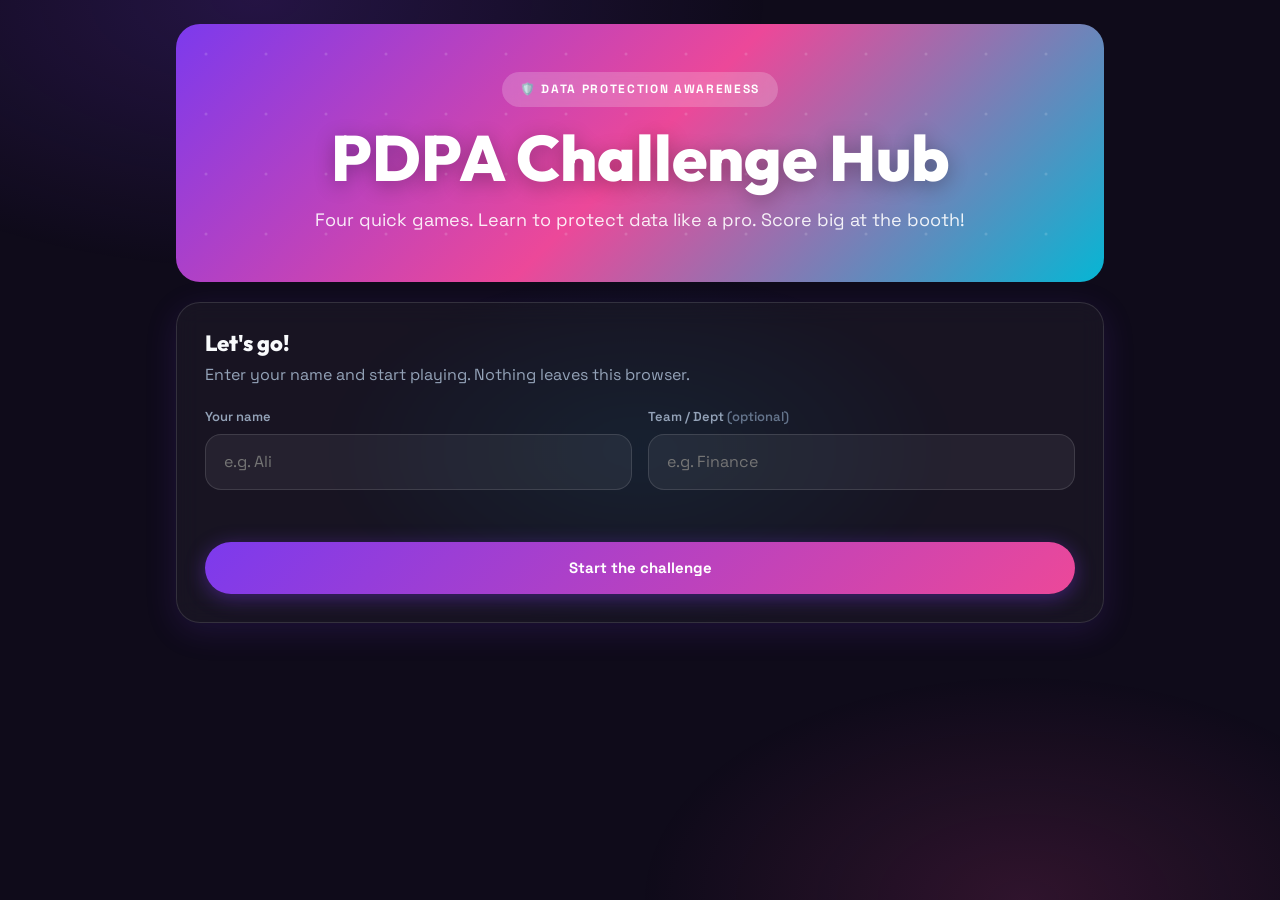
==== mockup/index.html @ d6fb07e3 "PDPA Challenge Hub - 4 games, no branding" ====
<!doctype html>
<html lang="en">
<head>
<meta charset="utf-8">
<meta name="viewport" content="width=device-width, initial-scale=1">
<title>PDPA Challenge Hub</title>
<link rel="preconnect" href="https://fonts.googleapis.com">
<link rel="preconnect" href="https://fonts.gstatic.com" crossorigin>
<link href="https://fonts.googleapis.com/css2?family=Space+Grotesk:wght@300;400;500;600;700&family=Outfit:wght@400;500;600;700;800;900&display=swap" rel="stylesheet">
<link rel="stylesheet" href="style.css">
</head>
<body>

<header id="hud" class="hud hidden">
  <div class="hud-inner">
    <button type="button" class="hud-home" data-go="menu" aria-label="Game menu">&#x1F3E0;</button>
    <div class="hud-meta">
      <div class="hud-row">
        <span id="hud-player">PLAYER</span>
        <span id="hud-score">0 PTS</span>
      </div>
      <div class="hud-bar"><div class="hud-fill" id="hud-fill"></div></div>
    </div>
    <span class="hud-tier" id="hud-tier">PDPA LEARNER</span>
  </div>
</header>

<main class="wrap">

  <!-- WELCOME -->
  <section id="view-welcome" class="view active">
    <div class="hero">
      <div class="badge">&#x1F6E1;&#xFE0F; DATA PROTECTION AWARENESS</div>
      <h1>PDPA Challenge Hub</h1>
      <p>Four quick games. Learn to protect data like a pro. Score big at the booth!</p>
    </div>
    <div class="card" style="margin-top:20px">
      <h2 style="font-size:22px">Let's go!</h2>
      <p class="lead" style="margin-top:6px">Enter your name and start playing. Nothing leaves this browser.</p>
      <form id="player-form" style="margin-top:20px">
        <div class="grid-2">
          <div class="field"><label for="in-name">Your name</label><input id="in-name" type="text" maxlength="60" autocomplete="off" required placeholder="e.g. Ali"></div>
          <div class="field"><label for="in-dept">Team / Dept <span style="color:var(--text-muted)">(optional)</span></label><input id="in-dept" type="text" maxlength="60" autocomplete="off" placeholder="e.g. Finance"></div>
        </div>
        <p class="feedback no" id="start-msg" aria-live="polite"></p>
        <button class="btn btn-primary btn-block" type="submit">Start the challenge</button>
      </form>
    </div>
  </section>

  <!-- MENU -->
  <section id="view-menu" class="view">
    <div style="display:flex;justify-content:space-between;align-items:flex-end;flex-wrap:wrap;gap:12px">
      <div>
        <p class="kicker">Your quest</p>
        <h1 style="font-size:clamp(1.8rem,5vw,2.4rem);margin-top:4px">Choose your game</h1>
      </div>
    </div>
    <p class="lead" style="margin-top:12px">Play all four or just the ones that vibe. Points carry across games.</p>
    <div class="game-grid" id="game-grid">
      <button type="button" class="game-card g1" data-game="bingo"><span class="emoji">&#x1F3AF;</span><h2>PDPA Bingo</h2><p>Find people who do each action. Collect names, complete a line!</p><span class="chip" data-chip="bingo">0 / 600</span></button>
      <button type="button" class="game-card g2" data-game="jeopardy"><span class="emoji">&#x1F9E0;</span><h2>PDPA Jeopardy</h2><p>5 categories, multiple choice, optional timer.</p><span class="chip" data-chip="jeopardy">0 / 1500</span></button>
      <button type="button" class="game-card g3" data-game="crossword"><span class="emoji">&#x270F;&#xFE0F;</span><h2>Crossword</h2><p>8 interlocking PDPA terms. Hints cost points.</p><span class="chip" data-chip="crossword">0 / 700</span></button>
      <button type="button" class="game-card g4" data-game="risk"><span class="emoji">&#x1F6A8;</span><h2>Spot the Risk</h2><p>Compliant or risky? Build a streak for bonuses.</p><span class="chip" data-chip="risk">0 / 500</span></button>
    </div>
    <div class="btn-row">
      <button type="button" class="btn btn-primary" data-go="results">View my results</button>
      <button type="button" class="btn btn-secondary" id="restart-btn">Next player</button>
    </div>
  </section>

  <!-- BINGO (NETWORKING) -->
  <section id="view-bingo" class="view">
    <button type="button" class="back" data-go="menu">&larr; Back</button>
    <div class="card">
      <h1 style="font-size:28px">&#x1F3AF; PDPA Bingo</h1>
      <p class="lead" style="margin-top:6px">Find someone at the booth who does each action. Type their name to claim the square. Complete a line = BINGO!</p>
      <div class="chip-row">
        <span class="chip" id="bingo-progress">0 of 16 claimed</span>
        <span class="chip" id="bingo-lines">0 lines</span>
      </div>
      <div class="bingo-board" id="bingo-board"></div>
      <p class="feedback" id="bingo-msg" aria-live="polite"></p>
    </div>

    <!-- Name input modal -->
    <div class="card hidden" id="bingo-input" style="margin-top:16px">
      <p class="kicker" id="bi-action"></p>
      <p class="lead" style="margin-top:6px">Who at the booth does this? Enter their name to claim this square.</p>
      <div class="field" style="margin-top:12px">
        <label for="bi-name">Person's name</label>
        <input id="bi-name" type="text" maxlength="30" placeholder="e.g. Sarah" autocomplete="off">
      </div>
      <div class="btn-row">
        <button type="button" class="btn btn-primary" id="bi-confirm">Claim square</button>
        <button type="button" class="btn btn-secondary" id="bi-cancel">Cancel</button>
      </div>
    </div>
  </section>

  <!-- JEOPARDY -->
  <section id="view-jeopardy" class="view">
    <button type="button" class="back" data-go="menu">&larr; Back</button>
    <div class="card">
      <h1 style="font-size:28px">&#x1F9E0; PDPA Jeopardy</h1>
      <p class="lead" style="margin-top:6px">Pick a value. Answer correctly. Every question teaches you something.</p>
      <label class="streak" style="margin-top:12px;cursor:pointer"><input type="checkbox" id="timer-toggle"> 30s timer</label>
      <div class="j-board" id="j-board"></div>
      <p class="feedback" id="j-progress" aria-live="polite"></p>
    </div>
    <div class="card hidden" id="q-panel" style="margin-top:16px">
      <div style="display:flex;justify-content:space-between;align-items:center"><p class="kicker" id="q-cat"></p><span class="timer hidden" id="q-timer">30s</span></div>
      <h2 style="margin-top:12px;font-size:20px" id="q-text"></h2>
      <div class="options" id="q-options"></div>
      <div class="explain hidden" id="q-explain"></div>
      <div class="btn-row">
        <button type="button" class="btn btn-primary hidden" id="q-next">Back to board</button>
        <button type="button" class="btn btn-secondary" id="q-skip">Skip</button>
      </div>
    </div>
  </section>

  <!-- CROSSWORD -->
  <section id="view-crossword" class="view">
    <button type="button" class="back" data-go="menu">&larr; Back</button>
    <div class="card">
      <h1 style="font-size:28px">&#x270F;&#xFE0F; PDPA Crossword</h1>
      <p class="lead" style="margin-top:6px">+75 per word, +100 for the full grid. Hints cost 15. Reveals score nothing.</p>
      <div class="chip-row"><span class="chip" id="cw-progress">0 / 8 solved</span><span class="chip" id="cw-penalty">0 hints used</span></div>
      <div class="cw-layout">
        <div><div class="cw-grid" id="cw-grid"></div><p class="feedback" id="cw-msg" aria-live="polite"></p></div>
        <div><div id="cw-clues"></div>
          <div class="btn-row"><button type="button" class="btn btn-primary" id="cw-hint">Hint (-15)</button><button type="button" class="btn btn-amber" id="cw-reveal">Reveal word</button></div>
        </div>
      </div>
    </div>
  </section>

  <!-- RISK -->
  <section id="view-risk" class="view">
    <button type="button" class="back" data-go="menu">&larr; Back</button>
    <div class="card">
      <h1 style="font-size:28px">&#x1F6A8; Spot the PDPA Risk</h1>
      <p class="lead" style="margin-top:6px">Compliant or risky? +25 each. Streak of 4 = bonus.</p>
      <div class="chip-row"><span class="chip" id="risk-count">1 / 16</span><span class="streak" id="risk-streak">Streak</span></div>
      <div class="risk-card"><p id="risk-text"></p></div>
      <div class="risk-actions">
        <button type="button" class="btn btn-cyan" id="risk-ok">Compliant</button>
        <button type="button" class="btn btn-amber" id="risk-bad">PDPA Risk</button>
      </div>
      <div class="explain hidden" id="risk-explain"></div>
      <div class="btn-row">
        <button type="button" class="btn btn-primary hidden" id="risk-next">Next</button>
        <button type="button" class="btn btn-secondary hidden" id="risk-restart">Play again</button>
      </div>
    </div>
  </section>

  <!-- RESULTS -->
  <section id="view-results" class="view">
    <button type="button" class="back" data-go="menu">&larr; Back</button>
    <div class="result-hero"><div class="medal" id="res-medal">&#x1F949;</div><h1>Challenge complete!</h1><p id="res-summary"></p></div>
    <div class="card" style="margin-top:16px"><h2>Scorecard</h2><div class="score-table" id="res-table"></div></div>
    <div class="btn-row">
      <button type="button" class="btn btn-secondary" id="restart-btn">Play again</button>
    </div>
    <p class="feedback ok" id="save-message" aria-live="polite"></p>
  </section>

</main>
<div class="confetti" id="confetti" aria-hidden="true"></div>
<script src="data.js"></script>
<script src="app.js"></script>
<script>
// Quick boot check — if you see this in console, both scripts loaded fine
console.log('[PDPA Hub] Boot OK. data.js loaded:', typeof BINGO_ITEMS !== 'undefined', '| app.js loaded:', typeof showView !== 'undefined');
if (typeof BINGO_ITEMS === 'undefined') document.body.innerHTML = '<h1 style="color:red;padding:40px">ERROR: data.js failed to load. Make sure all files are in the same folder.</h1>';
if (typeof showView === 'undefined') document.body.innerHTML = '<h1 style="color:red;padding:40px">ERROR: app.js failed to load. Check browser console (F12) for details.</h1>';
</script>
</body>
</html>
---- mockup/style.css ----
/* =====================================================================
   PDPA Challenge Hub — Gen-Z Hyper Style
   Vibrant, energetic, glassmorphism, bold gradients.
   No company branding. Pure fun.
   ===================================================================== */

/* Fonts loaded in index.html via <link>. Fallback to system fonts if offline. */

:root {
  --violet: #7C3AED;
  --violet-dark: #5B21B6;
  --pink: #EC4899;
  --cyan: #06B6D4;
  --lime: #84CC16;
  --amber: #F59E0B;
  --red: #EF4444;
  --blue: #3B82F6;
  --mint: #10B981;

  --bg: #0F0B1A;
  --bg-card: rgba(255,255,255,0.04);
  --bg-card-hover: rgba(255,255,255,0.08);
  --glass: rgba(255,255,255,0.06);
  --glass-border: rgba(255,255,255,0.12);
  --text: #F8FAFC;
  --text-dim: #94A3B8;
  --text-muted: #64748B;

  --radius: 16px;
  --radius-lg: 24px;
  --radius-pill: 100px;
  --shadow: 0 8px 32px rgba(124,58,237,0.15);
  --glow: 0 0 40px rgba(124,58,237,0.3);
}

* { box-sizing: border-box; margin: 0; padding: 0; }
html { scroll-behavior: smooth; }

body {
  font-family: 'Space Grotesk', sans-serif;
  font-weight: 400;
  font-size: 16px;
  line-height: 1.6;
  color: var(--text);
  background: var(--bg);
  min-height: 100vh;
  overflow-x: hidden;
}

body::before {
  content: '';
  position: fixed; inset: 0; z-index: -1;
  background:
    radial-gradient(ellipse 80% 60% at 20% 0%, rgba(124,58,237,0.2) 0%, transparent 50%),
    radial-gradient(ellipse 60% 50% at 80% 100%, rgba(236,72,153,0.15) 0%, transparent 50%),
    radial-gradient(ellipse 50% 40% at 50% 50%, rgba(6,182,212,0.08) 0%, transparent 50%);
}

h1, h2, h3 { font-family: 'Outfit', sans-serif; font-weight: 800; line-height: 1.1; }
button { cursor: pointer; border: none; background: none; font: inherit; color: inherit; }
input { font: inherit; color: inherit; }

:is(button, input, a):focus-visible {
  outline: 2px solid var(--cyan);
  outline-offset: 3px;
}

.wrap { max-width: 960px; margin: 0 auto; padding: 0 16px 60px; }
.hidden { display: none !important; }

/* ---------------------------------------------------------------- HUD */
.hud {
  position: sticky; top: 0; z-index: 50;
  backdrop-filter: blur(20px); -webkit-backdrop-filter: blur(20px);
  background: rgba(15,11,26,0.85);
  border-bottom: 1px solid var(--glass-border);
}
.hud-inner {
  max-width: 960px; margin: 0 auto; padding: 12px 16px;
  display: flex; align-items: center; gap: 12px;
}
.hud-home {
  width: 40px; height: 40px; border-radius: 12px;
  background: var(--glass); border: 1px solid var(--glass-border);
  display: grid; place-items: center; font-size: 18px;
  transition: all 0.2s;
}
.hud-home:hover { background: var(--bg-card-hover); transform: scale(1.05); }
.hud-meta { flex: 1; min-width: 0; }
.hud-row { display: flex; justify-content: space-between; font-size: 12px; font-weight: 600; letter-spacing: 0.05em; }
.hud-bar { height: 6px; margin-top: 6px; border-radius: var(--radius-pill); background: rgba(255,255,255,0.1); overflow: hidden; }
.hud-fill { height: 100%; border-radius: var(--radius-pill); background: linear-gradient(90deg, var(--violet), var(--pink), var(--cyan)); transition: width 0.4s ease; }
.hud-tier { font-size: 11px; font-weight: 700; color: var(--amber); letter-spacing: 0.08em; }

/* ---------------------------------------------------------------- views */
.view { display: none; padding-top: 24px; }
.view.active { display: block; animation: slideUp 0.35s ease; }
@keyframes slideUp { from { opacity: 0; transform: translateY(16px); } to { opacity: 1; transform: translateY(0); } }

/* ---------------------------------------------------------------- cards */
.card {
  background: var(--bg-card);
  backdrop-filter: blur(12px); -webkit-backdrop-filter: blur(12px);
  border: 1px solid var(--glass-border);
  border-radius: var(--radius-lg); padding: 28px;
  box-shadow: var(--shadow);
}
.kicker {
  font-size: 11px; font-weight: 700; letter-spacing: 0.18em;
  text-transform: uppercase; color: var(--cyan);
}
.lead { color: var(--text-dim); max-width: 56ch; }

/* ---------------------------------------------------------------- hero */
.hero {
  position: relative; overflow: hidden;
  border-radius: var(--radius-lg); padding: 48px 32px;
  background: linear-gradient(135deg, var(--violet) 0%, var(--pink) 50%, var(--cyan) 100%);
  text-align: center;
}
.hero::before {
  content: ''; position: absolute; inset: 0;
  background: url("data:image/svg+xml,%3Csvg width='60' height='60' xmlns='http://www.w3.org/2000/svg'%3E%3Ccircle cx='30' cy='30' r='1.5' fill='rgba(255,255,255,0.15)'/%3E%3C/svg%3E");
}
.hero > * { position: relative; }
.hero h1 { font-size: clamp(2.5rem, 8vw, 4rem); color: #fff; text-shadow: 0 4px 20px rgba(0,0,0,0.3); }
.hero p { margin-top: 12px; font-size: 18px; color: rgba(255,255,255,0.9); }
.hero .badge {
  display: inline-flex; align-items: center; gap: 8px; margin-bottom: 16px;
  padding: 8px 18px; border-radius: var(--radius-pill);
  background: rgba(255,255,255,0.2); backdrop-filter: blur(8px);
  font-size: 12px; font-weight: 700; letter-spacing: 0.14em; color: #fff;
}

/* ---------------------------------------------------------------- form */
.field { margin-bottom: 16px; }
.field label { display: block; font-size: 13px; font-weight: 600; margin-bottom: 6px; color: var(--text-dim); }
.field input {
  width: 100%; padding: 14px 18px;
  background: var(--glass); border: 1px solid var(--glass-border);
  border-radius: var(--radius); color: var(--text); font-size: 16px;
  transition: border-color 0.2s;
}
.field input:focus { border-color: var(--violet); outline: none; }
.grid-2 { display: grid; gap: 16px; grid-template-columns: 1fr 1fr; }

/* ---------------------------------------------------------------- btns */
.btn {
  display: inline-flex; align-items: center; justify-content: center; gap: 8px;
  padding: 14px 28px; border-radius: var(--radius-pill);
  font-size: 15px; font-weight: 700; transition: all 0.25s;
  position: relative; overflow: hidden;
}
.btn::after { content: ''; position: absolute; inset: 0; background: rgba(255,255,255,0); transition: background 0.2s; }
.btn:hover::after { background: rgba(255,255,255,0.1); }
.btn:active { transform: scale(0.97); }
.btn-primary { background: linear-gradient(135deg, var(--violet), var(--pink)); color: #fff; box-shadow: 0 4px 20px rgba(124,58,237,0.4); }
.btn-secondary { background: var(--glass); border: 1px solid var(--glass-border); color: var(--text); }
.btn-cyan { background: linear-gradient(135deg, var(--cyan), var(--mint)); color: #fff; }
.btn-amber { background: linear-gradient(135deg, var(--amber), #F97316); color: #000; }
.btn-danger { background: transparent; border: 1px solid var(--red); color: var(--red); }
.btn-block { width: 100%; }
.btn:disabled { opacity: 0.4; cursor: not-allowed; }
.btn-row { display: flex; flex-wrap: wrap; gap: 12px; margin-top: 20px; }

/* ----------------------------------------------------------- game menu */
.game-grid { display: grid; gap: 16px; grid-template-columns: repeat(auto-fit, minmax(200px, 1fr)); margin-top: 24px; }
.game-card {
  position: relative; text-align: left; padding: 24px;
  border-radius: var(--radius-lg); border: 1px solid var(--glass-border);
  transition: all 0.3s; overflow: hidden;
}
.game-card::before {
  content: ''; position: absolute; inset: 0; opacity: 0.9;
  border-radius: var(--radius-lg);
}
.game-card > * { position: relative; }
.game-card:hover { transform: translateY(-4px) scale(1.02); box-shadow: var(--glow); }
.game-card .emoji { font-size: 36px; }
.game-card h2 { font-size: 20px; margin-top: 12px; }
.game-card p { font-size: 13px; color: rgba(255,255,255,0.75); margin-top: 6px; }
.game-card .chip { margin-top: 12px; padding: 5px 14px; border-radius: var(--radius-pill); background: rgba(255,255,255,0.15); font-size: 11px; font-weight: 700; display: inline-block; }
.g1 { background: linear-gradient(135deg, #7C3AED, #4F46E5); }
.g2 { background: linear-gradient(135deg, #EC4899, #F43F5E); }
.g3 { background: linear-gradient(135deg, #06B6D4, #3B82F6); }
.g4 { background: linear-gradient(135deg, #F59E0B, #EF4444); }

/* ------------------------------------------------------------- back btn */
.back {
  display: inline-flex; align-items: center; gap: 8px; margin-bottom: 16px;
  padding: 8px 16px; border-radius: var(--radius-pill);
  background: var(--glass); border: 1px solid var(--glass-border);
  font-size: 13px; font-weight: 600; color: var(--text-dim);
  transition: all 0.2s;
}
.back:hover { color: var(--text); border-color: var(--violet); }

/* ------------------------------------------------------------ feedback */
.feedback { min-height: 22px; margin-top: 14px; font-size: 14px; font-weight: 600; }
.feedback.ok { color: var(--mint); }
.feedback.no { color: var(--red); }

.notice {
  margin-top: 20px; padding: 18px; border-radius: var(--radius);
  background: linear-gradient(135deg, rgba(124,58,237,0.15), rgba(6,182,212,0.1));
  border: 1px solid rgba(124,58,237,0.3);
}
.notice p { font-weight: 600; }

/* ---------------------------------------------------------- multiplayer */
.players-bar {
  display: flex; gap: 8px; flex-wrap: wrap; margin-top: 16px;
  padding: 12px 16px; border-radius: var(--radius);
  background: var(--glass); border: 1px solid var(--glass-border);
}
.player-tag {
  padding: 6px 14px; border-radius: var(--radius-pill);
  font-size: 12px; font-weight: 700; letter-spacing: 0.04em;
  border: 2px solid transparent;
}
.player-tag.active { box-shadow: 0 0 12px currentColor; animation: pulse 1.5s infinite; }
@keyframes pulse { 50% { box-shadow: 0 0 20px currentColor; } }
.p-colors { --c0: #7C3AED; --c1: #EC4899; --c2: #06B6D4; --c3: #84CC16; --c4: #F59E0B; --c5: #EF4444; }

/* ------------------------------------------------------------- bingo */
.bingo-board { display: grid; grid-template-columns: repeat(4, 1fr); gap: 8px; margin-top: 20px; }
.bingo-cell {
  position: relative; min-height: 88px; padding: 10px; text-align: left;
  border-radius: var(--radius); font-size: 12px; font-weight: 600; line-height: 1.3;
  background: var(--glass); border: 1px solid var(--glass-border);
  color: var(--text-dim); transition: all 0.3s;
}
.bingo-cell:hover:not(:disabled):not(.marked) { background: var(--bg-card-hover); border-color: var(--violet); color: var(--text); }
.bingo-cell.marked { border-color: var(--mint); color: var(--mint); background: rgba(16,185,129,0.1); }
.bingo-cell.marked::after { content: '✓'; position: absolute; top: 6px; right: 8px; font-size: 16px; }
.bingo-cell.wrong { animation: shake 0.3s ease; border-color: var(--red); }
.bingo-cell.in-line { box-shadow: inset 0 0 0 2px var(--amber), 0 0 12px rgba(245,158,11,0.3); }
@keyframes shake { 25% { transform: translateX(-3px); } 75% { transform: translateX(3px); } }

/* ----------------------------------------------------------- jeopardy */
.j-board { display: grid; grid-template-columns: repeat(5, 1fr); gap: 8px; margin-top: 20px; }
.j-col { display: flex; flex-direction: column; gap: 8px; }
.j-cat { padding: 10px 6px; border-radius: var(--radius); background: linear-gradient(135deg, var(--violet), var(--pink)); font-size: 10px; font-weight: 700; text-align: center; line-height: 1.3; }
.j-tile { min-height: 52px; border-radius: var(--radius); background: var(--glass); border: 1px solid var(--glass-border); font-size: 20px; font-weight: 900; color: var(--amber); transition: all 0.2s; display: grid; place-items: center; }
.j-tile:hover:not(:disabled) { background: var(--bg-card-hover); border-color: var(--amber); transform: scale(1.05); }
.j-tile.done { font-size: 12px; font-weight: 600; }
.j-tile.done.ok { color: var(--mint); border-color: rgba(16,185,129,0.3); }
.j-tile.done.no { color: var(--text-muted); opacity: 0.5; }

.q-panel { margin-top: 16px; }
.timer { padding: 6px 14px; border-radius: var(--radius-pill); background: var(--amber); color: #000; font-size: 13px; font-weight: 700; }
.timer.low { background: var(--red); color: #fff; animation: pulse 0.5s infinite; }

.options { display: grid; gap: 10px; margin-top: 20px; }
.option {
  display: flex; align-items: flex-start; gap: 12px; padding: 14px 16px; text-align: left;
  border-radius: var(--radius); background: var(--glass); border: 1px solid var(--glass-border);
  font-size: 14px; transition: all 0.2s;
}
.option:hover:not(:disabled) { background: var(--bg-card-hover); border-color: var(--violet); }
.option .key { flex: none; width: 28px; height: 28px; border-radius: 50%; display: grid; place-items: center; background: rgba(255,255,255,0.08); font-size: 12px; font-weight: 700; }
.option.correct { border-color: var(--mint); background: rgba(16,185,129,0.1); }
.option.correct .key { background: var(--mint); color: #000; }
.option.picked-wrong { border-color: var(--red); background: rgba(239,68,68,0.1); }
.option.picked-wrong .key { background: var(--red); color: #fff; }
.explain { margin-top: 18px; padding: 16px; border-radius: var(--radius); background: rgba(245,158,11,0.1); border-left: 3px solid var(--amber); font-size: 14px; color: var(--text-dim); }
.explain b { color: var(--text); }

/* ---------------------------------------------------------- crossword */
.cw-layout { display: grid; gap: 28px; grid-template-columns: auto 1fr; margin-top: 20px; }
.cw-grid { display: grid; grid-template-columns: repeat(12, 30px); gap: 2px; }
.cw-cell { position: relative; width: 30px; height: 30px; }
.cw-block { background: transparent; }
.cw-cell input {
  width: 100%; height: 100%; padding: 0; text-align: center; text-transform: uppercase;
  font-size: 13px; font-weight: 700; background: var(--glass); border: 1px solid var(--glass-border);
  border-radius: 4px; color: var(--text); transition: all 0.2s;
}
.cw-cell input:focus { border-color: var(--cyan); box-shadow: 0 0 8px rgba(6,182,212,0.4); outline: none; }
.cw-cell.active input { background: rgba(124,58,237,0.2); border-color: var(--violet); }
.cw-cell.solved input { color: var(--mint); border-color: rgba(16,185,129,0.3); background: rgba(16,185,129,0.08); }
.cw-num { position: absolute; top: 0; left: 2px; font-size: 8px; font-weight: 700; color: var(--text-muted); pointer-events: none; z-index: 1; }

.clue-list { display: grid; gap: 8px; margin-top: 10px; }
.clue { display: flex; gap: 10px; padding: 10px 12px; text-align: left; border-radius: var(--radius); background: var(--glass); border: 1px solid var(--glass-border); font-size: 13px; transition: all 0.2s; }
.clue:hover { border-color: var(--cyan); }
.clue.active { border-color: var(--violet); background: rgba(124,58,237,0.1); }
.clue.solved { opacity: 0.5; }
.clue-num { font-weight: 700; color: var(--cyan); flex: none; }

/* ---------------------------------------------------------- risk game */
.risk-card { margin-top: 20px; padding: 32px 24px; text-align: center; border-radius: var(--radius-lg); background: var(--glass); border: 1px solid var(--glass-border); }
.risk-card p { font-size: 18px; font-weight: 600; line-height: 1.5; }
.risk-actions { display: grid; gap: 12px; grid-template-columns: 1fr 1fr; margin-top: 20px; }
.streak { display: inline-flex; gap: 5px; align-items: center; font-size: 12px; font-weight: 600; color: var(--text-muted); }
.pip { width: 10px; height: 10px; border-radius: 50%; background: rgba(255,255,255,0.1); border: 1px solid var(--glass-border); transition: all 0.3s; }
.pip.on { background: var(--amber); border-color: var(--amber); box-shadow: 0 0 8px rgba(245,158,11,0.5); }
.chip-row { display: flex; flex-wrap: wrap; gap: 8px; margin-top: 14px; }
.chip { padding: 5px 14px; border-radius: var(--radius-pill); background: rgba(255,255,255,0.08); border: 1px solid var(--glass-border); font-size: 11px; font-weight: 700; }

/* ----------------------------------------------------------- results */
.result-hero { border-radius: var(--radius-lg); padding: 40px 24px; text-align: center; background: linear-gradient(135deg, var(--violet), var(--pink), var(--cyan)); }
.result-hero .medal { font-size: 56px; }
.result-hero h1 { font-size: 32px; margin-top: 8px; color: #fff; }
.result-hero p { color: rgba(255,255,255,0.9); margin-top: 8px; }
.score-table { margin-top: 20px; display: grid; gap: 8px; }
.score-row { display: flex; align-items: center; gap: 12px; padding: 12px 16px; border-radius: var(--radius); background: var(--glass); border: 1px solid var(--glass-border); font-size: 14px; }
.score-row b { flex: 1; font-weight: 600; }
.score-row .bar { flex: none; width: 100px; height: 6px; border-radius: var(--radius-pill); background: rgba(255,255,255,0.1); overflow: hidden; }
.score-row .bar i { display: block; height: 100%; background: linear-gradient(90deg, var(--violet), var(--pink)); }
.score-row .val { flex: none; width: 80px; text-align: right; font-weight: 700; color: var(--amber); }

/* -------------------------------------------------------- leaderboard */
.lb-list { display: grid; gap: 8px; margin-top: 20px; }
.lb-row { display: flex; align-items: center; gap: 14px; padding: 12px 16px; border-radius: var(--radius); background: var(--glass); border: 1px solid var(--glass-border); }
.lb-row.me { border-color: var(--violet); background: rgba(124,58,237,0.1); }
.lb-rank { flex: none; width: 32px; height: 32px; border-radius: 50%; display: grid; place-items: center; font-size: 13px; font-weight: 700; background: linear-gradient(135deg, var(--violet), var(--pink)); }
.lb-main { flex: 1; min-width: 0; }
.lb-main b { display: block; font-weight: 600; }
.lb-main span { font-size: 12px; color: var(--text-muted); }
.lb-score { font-weight: 900; color: var(--amber); }
.empty { padding: 32px; text-align: center; color: var(--text-muted); }

/* ------------------------------------------------------------ confetti */
.confetti { position: fixed; inset: 0; pointer-events: none; overflow: hidden; z-index: 60; }
.confetti i { position: absolute; width: 10px; height: 14px; border-radius: 2px; animation: fall 2s ease-in forwards; }
@keyframes fall { to { transform: translateY(110vh) rotate(720deg); opacity: 0; } }

/* --------------------------------------------------------- responsive */
@media (max-width: 768px) {
  .cw-layout { grid-template-columns: 1fr; }
  .cw-grid { grid-template-columns: repeat(12, 24px); }
  .cw-cell, .cw-cell input { width: 24px; height: 24px; }
  .j-board { grid-template-columns: repeat(3, 1fr); }
  .grid-2 { grid-template-columns: 1fr; }
  .hero h1 { font-size: 2.2rem; }
}
@media (max-width: 480px) {
  .j-board { grid-template-columns: repeat(2, 1fr); }
  .bingo-board { gap: 6px; }
  .bingo-cell { min-height: 72px; font-size: 11px; padding: 8px; }
}
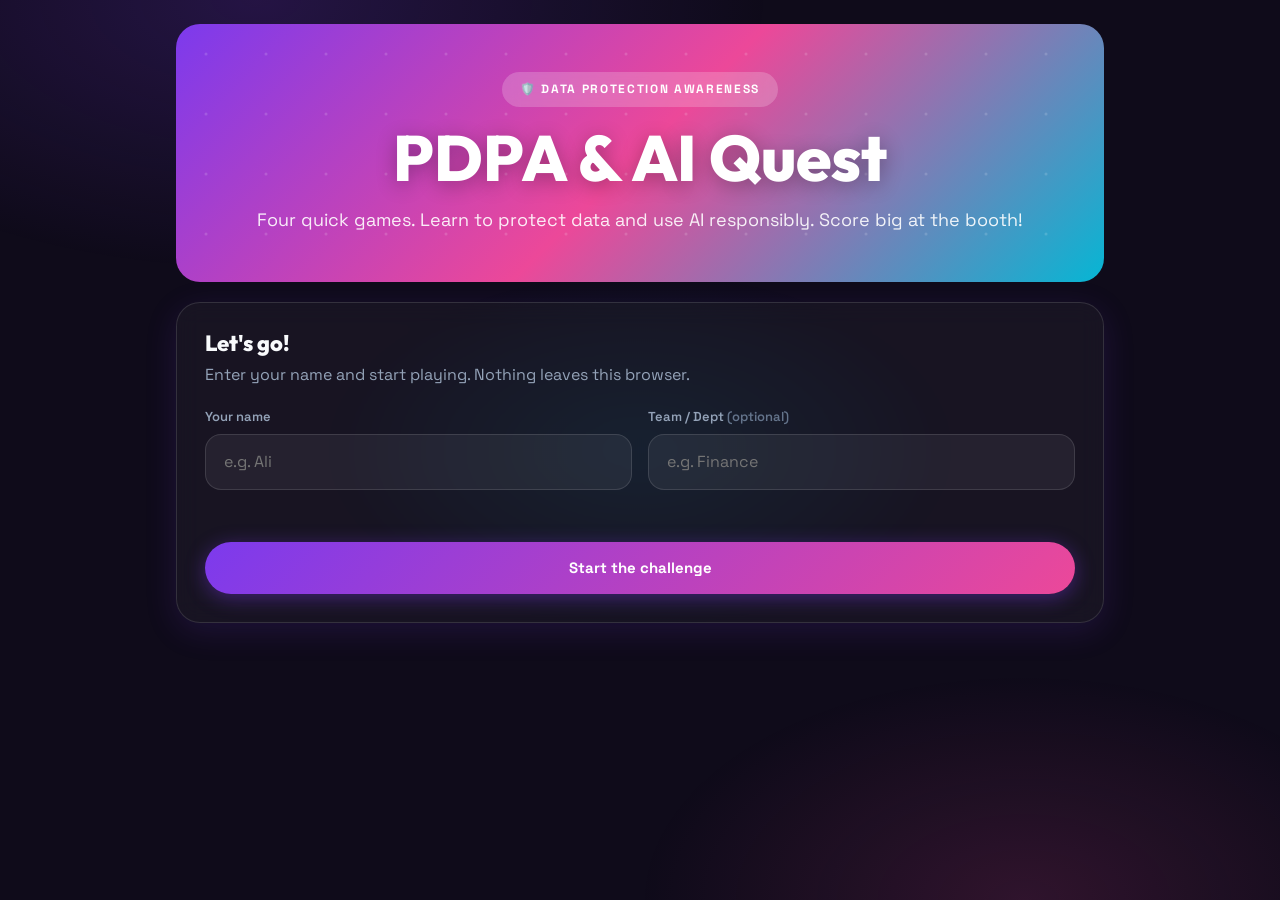
==== commit 0ee742af: "rename to PDPA & AI Quest" ====
--- a/mockup/index.html
+++ b/mockup/index.html
@@ -3,7 +3,7 @@
 <head>
 <meta charset="utf-8">
 <meta name="viewport" content="width=device-width, initial-scale=1">
-<title>PDPA Challenge Hub</title>
+<title>PDPA & AI Quest</title>
 <link rel="preconnect" href="https://fonts.googleapis.com">
 <link rel="preconnect" href="https://fonts.gstatic.com" crossorigin>
 <link href="https://fonts.googleapis.com/css2?family=Space+Grotesk:wght@300;400;500;600;700&family=Outfit:wght@400;500;600;700;800;900&display=swap" rel="stylesheet">
@@ -31,8 +31,8 @@
   <section id="view-welcome" class="view active">
     <div class="hero">
       <div class="badge">&#x1F6E1;&#xFE0F; DATA PROTECTION AWARENESS</div>
-      <h1>PDPA Challenge Hub</h1>
-      <p>Four quick games. Learn to protect data like a pro. Score big at the booth!</p>
+      <h1>PDPA &amp; AI Quest</h1>
+      <p>Four quick games. Learn to protect data and use AI responsibly. Score big at the booth!</p>
     </div>
     <div class="card" style="margin-top:20px">
       <h2 style="font-size:22px">Let's go!</h2>
@@ -59,13 +59,12 @@
     <p class="lead" style="margin-top:12px">Play all four or just the ones that vibe. Points carry across games.</p>
     <div class="game-grid" id="game-grid">
       <button type="button" class="game-card g1" data-game="bingo"><span class="emoji">&#x1F3AF;</span><h2>PDPA Bingo</h2><p>Find people who do each action. Collect names, complete a line!</p><span class="chip" data-chip="bingo">0 / 600</span></button>
-      <button type="button" class="game-card g2" data-game="jeopardy"><span class="emoji">&#x1F9E0;</span><h2>PDPA Jeopardy</h2><p>5 categories, multiple choice, optional timer.</p><span class="chip" data-chip="jeopardy">0 / 1500</span></button>
+      <button type="button" class="game-card g2" data-game="jeopardy"><span class="emoji">&#x1F9E0;</span><h2>PDPA Jeopardy</h2><p>5 categories, 10 questions. 100 pts each.</p><span class="chip" data-chip="jeopardy">0 / 1000</span></button>
       <button type="button" class="game-card g3" data-game="crossword"><span class="emoji">&#x270F;&#xFE0F;</span><h2>Crossword</h2><p>8 interlocking PDPA terms. Hints cost points.</p><span class="chip" data-chip="crossword">0 / 700</span></button>
-      <button type="button" class="game-card g4" data-game="risk"><span class="emoji">&#x1F6A8;</span><h2>Spot the Risk</h2><p>Compliant or risky? Build a streak for bonuses.</p><span class="chip" data-chip="risk">0 / 500</span></button>
+      <button type="button" class="game-card g4" data-game="risk"><span class="emoji">&#x1F6A8;</span><h2>Spot the Risk</h2><p>10 situations. Compliant or risky? Build a streak!</p><span class="chip" data-chip="risk">0 / 300</span></button>
     </div>
     <div class="btn-row">
       <button type="button" class="btn btn-primary" data-go="results">View my results</button>
-      <button type="button" class="btn btn-secondary" id="restart-btn">Next player</button>
     </div>
   </section>
 
@@ -145,8 +144,8 @@
       <div class="chip-row"><span class="chip" id="risk-count">1 / 16</span><span class="streak" id="risk-streak">Streak</span></div>
       <div class="risk-card"><p id="risk-text"></p></div>
       <div class="risk-actions">
-        <button type="button" class="btn btn-cyan" id="risk-ok">Compliant</button>
-        <button type="button" class="btn btn-amber" id="risk-bad">PDPA Risk</button>
+        <button type="button" class="btn btn-cyan" id="risk-ok">Safe</button>
+        <button type="button" class="btn btn-amber" id="risk-bad">Risk</button>
       </div>
       <div class="explain hidden" id="risk-explain"></div>
       <div class="btn-row">
@@ -160,6 +159,22 @@
   <section id="view-results" class="view">
     <button type="button" class="back" data-go="menu">&larr; Back</button>
     <div class="result-hero"><div class="medal" id="res-medal">&#x1F949;</div><h1>Challenge complete!</h1><p id="res-summary"></p></div>
+    <div class="cert-card">
+      <div class="cert-glow"></div>
+      <div class="cert-inner">
+        <div class="cert-badge-icon" id="cert-icon">&#x1F6E1;&#xFE0F;</div>
+        <p class="cert-label">You have been certified as</p>
+        <h2 class="cert-title" id="res-title"></h2>
+        <p class="cert-sub" id="res-subtitle"></p>
+        <div class="cert-divider"></div>
+        <p class="cert-player" id="res-player"></p>
+        <div class="cert-stats">
+          <div class="cert-stat"><span class="cert-stat-num" id="cert-total">0</span><span class="cert-stat-label">Total Points</span></div>
+          <div class="cert-stat"><span class="cert-stat-num" id="cert-pct">0%</span><span class="cert-stat-label">Mastery</span></div>
+          <div class="cert-stat"><span class="cert-stat-num" id="cert-games">5</span><span class="cert-stat-label">Games</span></div>
+        </div>
+      </div>
+    </div>
     <div class="card" style="margin-top:16px"><h2>Scorecard</h2><div class="score-table" id="res-table"></div></div>
     <div class="btn-row">
       <button type="button" class="btn btn-secondary" id="restart-btn">Play again</button>
--- a/mockup/style.css
+++ b/mockup/style.css
@@ -164,7 +164,7 @@
 .btn-row { display: flex; flex-wrap: wrap; gap: 12px; margin-top: 20px; }
 
 /* ----------------------------------------------------------- game menu */
-.game-grid { display: grid; gap: 16px; grid-template-columns: repeat(auto-fit, minmax(200px, 1fr)); margin-top: 24px; }
+.game-grid { display: grid; gap: 12px; grid-template-columns: repeat(4, 1fr); margin-top: 24px; }
 .game-card {
   position: relative; text-align: left; padding: 24px;
   border-radius: var(--radius-lg); border: 1px solid var(--glass-border);
@@ -310,6 +310,41 @@
 .score-row .bar i { display: block; height: 100%; background: linear-gradient(90deg, var(--violet), var(--pink)); }
 .score-row .val { flex: none; width: 80px; text-align: right; font-weight: 700; color: var(--amber); }
 
+/* --------------------------------------------------------- cert card */
+.cert-card {
+  position: relative; margin-top: 16px; border-radius: var(--radius-lg);
+  padding: 3px; overflow: hidden;
+  background: linear-gradient(135deg, var(--violet), var(--pink), var(--cyan), var(--lime), var(--amber));
+  background-size: 300% 300%;
+  animation: certShine 4s ease infinite;
+}
+@keyframes certShine { 0%,100% { background-position: 0% 50%; } 50% { background-position: 100% 50%; } }
+.cert-glow {
+  position: absolute; inset: -50%; z-index: 0;
+  background: radial-gradient(circle at 50% 50%, rgba(124,58,237,0.3) 0%, transparent 60%);
+  animation: certPulse 3s ease-in-out infinite;
+}
+@keyframes certPulse { 0%,100% { transform: scale(1); opacity: 0.5; } 50% { transform: scale(1.1); opacity: 0.8; } }
+.cert-inner {
+  position: relative; z-index: 1;
+  background: var(--bg); border-radius: calc(var(--radius-lg) - 3px);
+  padding: 40px 28px; text-align: center;
+}
+.cert-badge-icon { font-size: 56px; line-height: 1; }
+.cert-label { margin-top: 16px; font-size: 13px; font-weight: 600; letter-spacing: 0.12em; text-transform: uppercase; color: var(--text-muted); }
+.cert-title {
+  margin-top: 10px; font-size: clamp(1.8rem, 5vw, 2.4rem); font-weight: 900;
+  background: linear-gradient(135deg, var(--violet), var(--pink), var(--cyan));
+  -webkit-background-clip: text; -webkit-text-fill-color: transparent; background-clip: text;
+}
+.cert-sub { margin-top: 8px; font-size: 16px; color: var(--text-dim); font-style: italic; }
+.cert-divider { width: 80px; height: 3px; margin: 24px auto; border-radius: 2px; background: linear-gradient(90deg, var(--violet), var(--pink), var(--cyan)); }
+.cert-player { font-size: 18px; font-weight: 600; color: var(--text); }
+.cert-stats { display: flex; justify-content: center; gap: 32px; margin-top: 24px; }
+.cert-stat { display: flex; flex-direction: column; align-items: center; gap: 4px; }
+.cert-stat-num { font-size: 28px; font-weight: 900; color: var(--amber); }
+.cert-stat-label { font-size: 11px; font-weight: 600; letter-spacing: 0.08em; text-transform: uppercase; color: var(--text-muted); }
+
 /* -------------------------------------------------------- leaderboard */
 .lb-list { display: grid; gap: 8px; margin-top: 20px; }
 .lb-row { display: flex; align-items: center; gap: 14px; padding: 12px 16px; border-radius: var(--radius); background: var(--glass); border: 1px solid var(--glass-border); }
@@ -334,9 +369,11 @@
   .j-board { grid-template-columns: repeat(3, 1fr); }
   .grid-2 { grid-template-columns: 1fr; }
   .hero h1 { font-size: 2.2rem; }
+  .game-grid { grid-template-columns: repeat(3, 1fr); }
 }
 @media (max-width: 480px) {
   .j-board { grid-template-columns: repeat(2, 1fr); }
   .bingo-board { gap: 6px; }
   .bingo-cell { min-height: 72px; font-size: 11px; padding: 8px; }
-}
+  .game-grid { grid-template-columns: repeat(2, 1fr); }
+}
